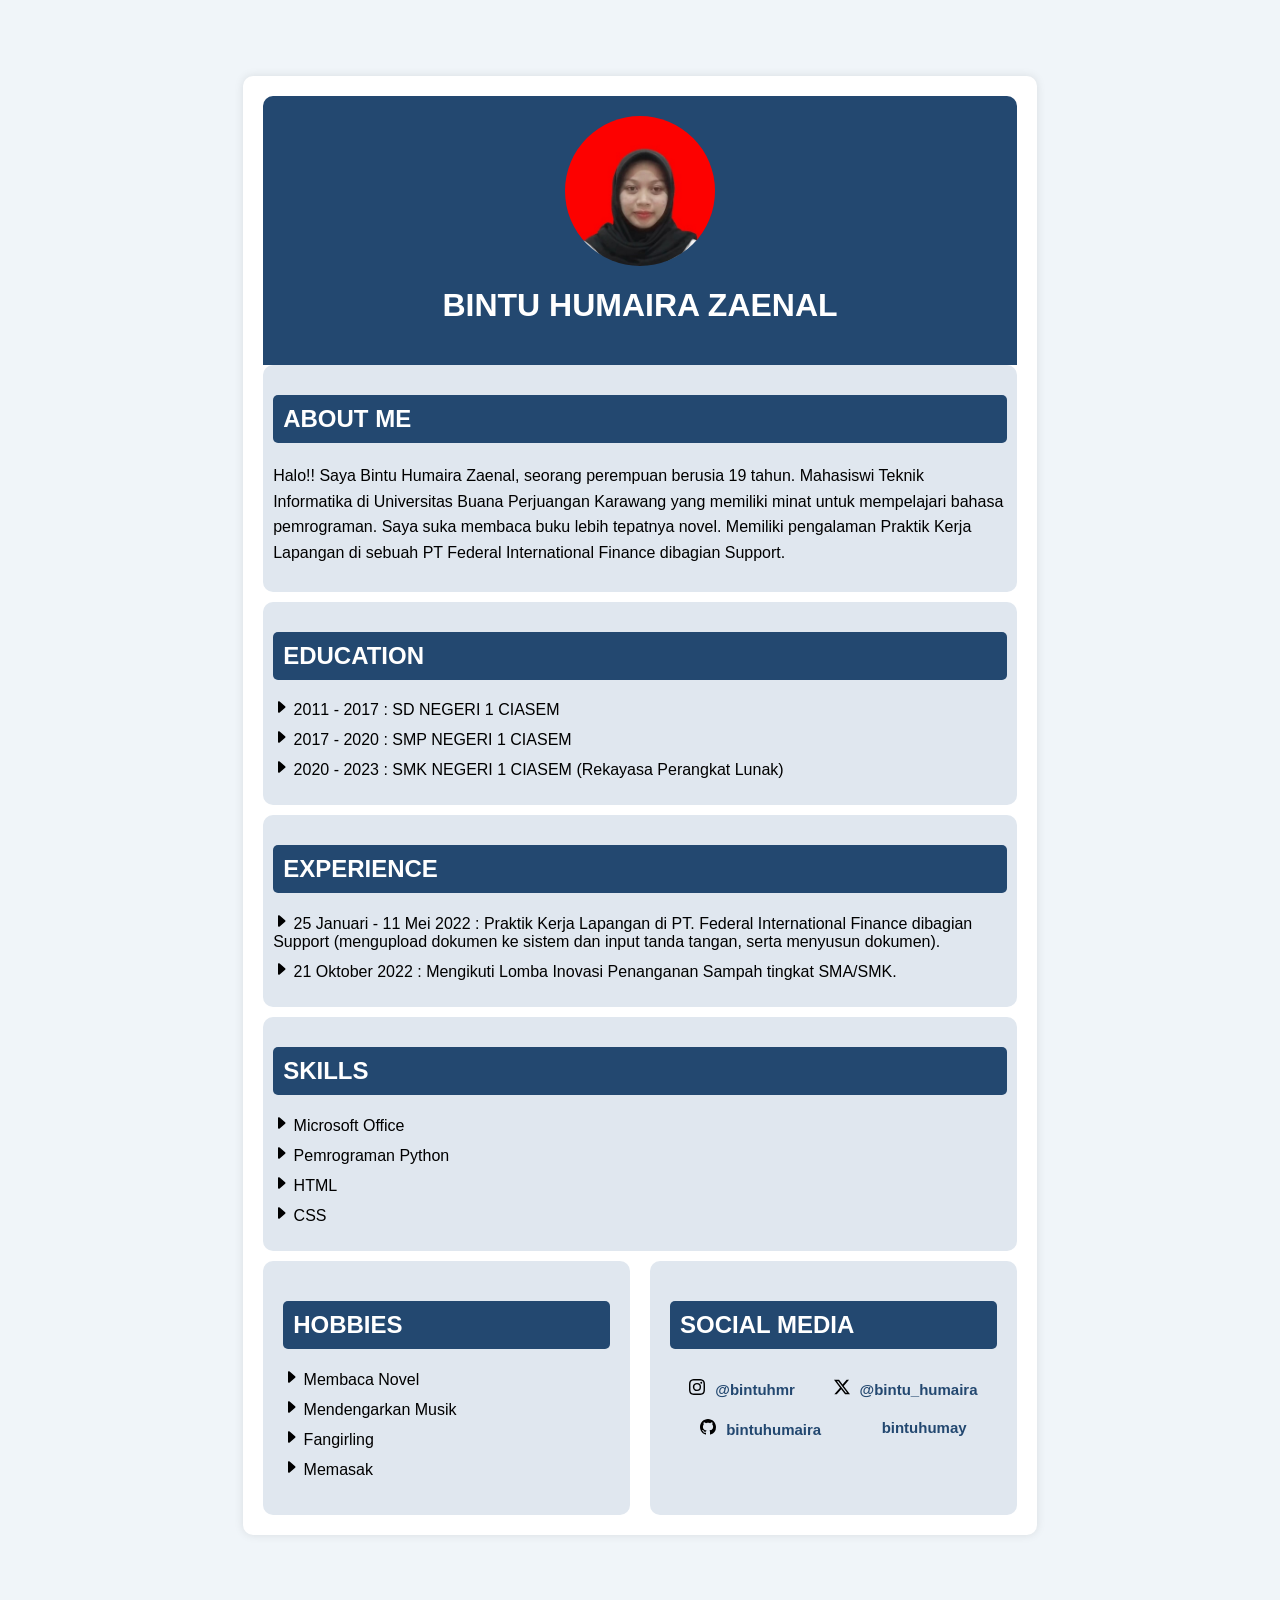
==== index.html @ 9aa6a2a3 "Rename tugascv.html to index.html" ====
<!DOCTYPE html>
<html lang="en">
<head>
    <meta charset="UTF-8">
    <meta name="viewport" content="width=device-width, initial-scale=1.0">
    <title>FILE CV</title>
    <link rel="stylesheet" href="styles.css">
</head>
<body>
    <div class="resume">
        <div class="header">
            <div class="profile-picture">
                <img src="profile.jpg" alt="Profile Picture">
            </div>
            <h1>BINTU HUMAIRA ZAENAL</h1>
        </div>
        <section class="about">
            <h2>ABOUT ME</h2>
            <p>Halo!! Saya Bintu Humaira Zaenal, seorang perempuan berusia 19 tahun. Mahasiswi Teknik Informatika di Universitas Buana Perjuangan Karawang yang memiliki minat untuk mempelajari bahasa pemrograman. Saya suka membaca buku lebih tepatnya novel. Memiliki pengalaman Praktik Kerja Lapangan di sebuah PT Federal International Finance dibagian Support.</p>
        </section>

        <section class="education">
            <h2>EDUCATION</h2>
            <ul>
                <li><svg xmlns="http://www.w3.org/2000/svg" width="16" height="16" fill="currentColor" class="bi bi-caret-right-fill" viewBox="0 0 16 16">
                    <path d="m12.14 8.753-5.482 4.796c-.646.566-1.658.106-1.658-.753V3.204a1 1 0 0 1 1.659-.753l5.48 4.796a1 1 0 0 1 0 1.506z"/>
                  </svg> 2011 - 2017 : SD NEGERI 1 CIASEM</li>
                <li><svg xmlns="http://www.w3.org/2000/svg" width="16" height="16" fill="currentColor" class="bi bi-caret-right-fill" viewBox="0 0 16 16">
                    <path d="m12.14 8.753-5.482 4.796c-.646.566-1.658.106-1.658-.753V3.204a1 1 0 0 1 1.659-.753l5.48 4.796a1 1 0 0 1 0 1.506z"/>
                  </svg> 2017 - 2020 : SMP NEGERI 1 CIASEM</li>
                <li><svg xmlns="http://www.w3.org/2000/svg" width="16" height="16" fill="currentColor" class="bi bi-caret-right-fill" viewBox="0 0 16 16">
                    <path d="m12.14 8.753-5.482 4.796c-.646.566-1.658.106-1.658-.753V3.204a1 1 0 0 1 1.659-.753l5.48 4.796a1 1 0 0 1 0 1.506z"/>
                  </svg> 2020 - 2023 : SMK NEGERI 1 CIASEM (Rekayasa Perangkat Lunak)</li>
            </ul>
        </section>

        <section class="experience">
            <h2>EXPERIENCE</h2>
            <ul>
                <li><svg xmlns="http://www.w3.org/2000/svg" width="16" height="16" fill="currentColor" class="bi bi-caret-right-fill" viewBox="0 0 16 16">
                    <path d="m12.14 8.753-5.482 4.796c-.646.566-1.658.106-1.658-.753V3.204a1 1 0 0 1 1.659-.753l5.48 4.796a1 1 0 0 1 0 1.506z"/>
                  </svg> 25 Januari - 11 Mei 2022 : Praktik Kerja Lapangan di PT. Federal International Finance dibagian Support (mengupload dokumen ke sistem dan input tanda tangan, serta menyusun dokumen).</li>
                <li><svg xmlns="http://www.w3.org/2000/svg" width="16" height="16" fill="currentColor" class="bi bi-caret-right-fill" viewBox="0 0 16 16">
                    <path d="m12.14 8.753-5.482 4.796c-.646.566-1.658.106-1.658-.753V3.204a1 1 0 0 1 1.659-.753l5.48 4.796a1 1 0 0 1 0 1.506z"/>
                  </svg> 21 Oktober 2022 : Mengikuti Lomba Inovasi Penanganan Sampah tingkat SMA/SMK.</li>
            </ul>
        </section>

        <section class="skills">
            <h2>SKILLS</h2>
            <ul>
                <li><svg xmlns="http://www.w3.org/2000/svg" width="16" height="16" fill="currentColor" class="bi bi-caret-right-fill" viewBox="0 0 16 16">
                    <path d="m12.14 8.753-5.482 4.796c-.646.566-1.658.106-1.658-.753V3.204a1 1 0 0 1 1.659-.753l5.48 4.796a1 1 0 0 1 0 1.506z"/>
                  </svg> Microsoft Office</li>
                <li><svg xmlns="http://www.w3.org/2000/svg" width="16" height="16" fill="currentColor" class="bi bi-caret-right-fill" viewBox="0 0 16 16">
                    <path d="m12.14 8.753-5.482 4.796c-.646.566-1.658.106-1.658-.753V3.204a1 1 0 0 1 1.659-.753l5.48 4.796a1 1 0 0 1 0 1.506z"/>
                  </svg> Pemrograman Python</li>
                <li><svg xmlns="http://www.w3.org/2000/svg" width="16" height="16" fill="currentColor" class="bi bi-caret-right-fill" viewBox="0 0 16 16">
                    <path d="m12.14 8.753-5.482 4.796c-.646.566-1.658.106-1.658-.753V3.204a1 1 0 0 1 1.659-.753l5.48 4.796a1 1 0 0 1 0 1.506z"/>
                  </svg> HTML</li>
                <li><svg xmlns="http://www.w3.org/2000/svg" width="16" height="16" fill="currentColor" class="bi bi-caret-right-fill" viewBox="0 0 16 16">
                    <path d="m12.14 8.753-5.482 4.796c-.646.566-1.658.106-1.658-.753V3.204a1 1 0 0 1 1.659-.753l5.48 4.796a1 1 0 0 1 0 1.506z"/>
                  </svg> CSS</li>
            </ul>
        </section>

        <section class="hobbies-social-container">
            <div class="hobbies">
                <h2>HOBBIES</h2>
                <ul>
                    <li><svg xmlns="http://www.w3.org/2000/svg" width="16" height="16" fill="currentColor" class="bi bi-caret-right-fill" viewBox="0 0 16 16">
                        <path d="m12.14 8.753-5.482 4.796c-.646.566-1.658.106-1.658-.753V3.204a1 1 0 0 1 1.659-.753l5.48 4.796a1 1 0 0 1 0 1.506z"/>
                      </svg> Membaca Novel</li>
                    <li><svg xmlns="http://www.w3.org/2000/svg" width="16" height="16" fill="currentColor" class="bi bi-caret-right-fill" viewBox="0 0 16 16">
                        <path d="m12.14 8.753-5.482 4.796c-.646.566-1.658.106-1.658-.753V3.204a1 1 0 0 1 1.659-.753l5.48 4.796a1 1 0 0 1 0 1.506z"/>
                      </svg> Mendengarkan Musik</li>
                    <li><svg xmlns="http://www.w3.org/2000/svg" width="16" height="16" fill="currentColor" class="bi bi-caret-right-fill" viewBox="0 0 16 16">
                        <path d="m12.14 8.753-5.482 4.796c-.646.566-1.658.106-1.658-.753V3.204a1 1 0 0 1 1.659-.753l5.48 4.796a1 1 0 0 1 0 1.506z"/>
                      </svg> Fangirling</li>
                    <li><svg xmlns="http://www.w3.org/2000/svg" width="16" height="16" fill="currentColor" class="bi bi-caret-right-fill" viewBox="0 0 16 16">
                        <path d="m12.14 8.753-5.482 4.796c-.646.566-1.658.106-1.658-.753V3.204a1 1 0 0 1 1.659-.753l5.48 4.796a1 1 0 0 1 0 1.506z"/>
                      </svg> Memasak</li>
                </ul>
            </div>
        
            <div class="social-media">
                <h2>SOCIAL MEDIA</h2>
                <ul>
                    <li><svg xmlns="http://www.w3.org/2000/svg" width="16" height="16" fill="currentColor" class="bi bi-instagram" viewBox="0 0 16 16">
                        <path d="M8 0C5.829 0 5.556.01 4.703.048 3.85.088 3.269.222 2.76.42a3.9 3.9 0 0 0-1.417.923A3.9 3.9 0 0 0 .42 2.76C.222 3.268.087 3.85.048 4.7.01 5.555 0 5.827 0 8.001c0 2.172.01 2.444.048 3.297.04.852.174 1.433.372 1.942.205.526.478.972.923 1.417.444.445.89.719 1.416.923.51.198 1.09.333 1.942.372C5.555 15.99 5.827 16 8 16s2.444-.01 3.298-.048c.851-.04 1.434-.174 1.943-.372a3.9 3.9 0 0 0 1.416-.923c.445-.445.718-.891.923-1.417.197-.509.332-1.09.372-1.942C15.99 10.445 16 10.173 16 8s-.01-2.445-.048-3.299c-.04-.851-.175-1.433-.372-1.941a3.9 3.9 0 0 0-.923-1.417A3.9 3.9 0 0 0 13.24.42c-.51-.198-1.092-.333-1.943-.372C10.443.01 10.172 0 7.998 0zm-.717 1.442h.718c2.136 0 2.389.007 3.232.046.78.035 1.204.166 1.486.275.373.145.64.319.92.599s.453.546.598.92c.11.281.24.705.275 1.485.039.843.047 1.096.047 3.231s-.008 2.389-.047 3.232c-.035.78-.166 1.203-.275 1.485a2.5 2.5 0 0 1-.599.919c-.28.28-.546.453-.92.598-.28.11-.704.24-1.485.276-.843.038-1.096.047-3.232.047s-2.39-.009-3.233-.047c-.78-.036-1.203-.166-1.485-.276a2.5 2.5 0 0 1-.92-.598 2.5 2.5 0 0 1-.6-.92c-.109-.281-.24-.705-.275-1.485-.038-.843-.046-1.096-.046-3.233s.008-2.388.046-3.231c.036-.78.166-1.204.276-1.486.145-.373.319-.64.599-.92s.546-.453.92-.598c.282-.11.705-.24 1.485-.276.738-.034 1.024-.044 2.515-.045zm4.988 1.328a.96.96 0 1 0 0 1.92.96.96 0 0 0 0-1.92m-4.27 1.122a4.109 4.109 0 1 0 0 8.217 4.109 4.109 0 0 0 0-8.217m0 1.441a2.667 2.667 0 1 1 0 5.334 2.667 2.667 0 0 1 0-5.334"/>
                      </svg><a href="https://www.instagram.com/bintuhmr">@bintuhmr</a></li>
                    <li><svg xmlns="http://www.w3.org/2000/svg" width="16" height="16" fill="currentColor" class="bi bi-twitter-x" viewBox="0 0 16 16">
                        <path d="M12.6.75h2.454l-5.36 6.142L16 15.25h-4.937l-3.867-5.07-4.425 5.07H.316l5.733-6.57L0 .75h5.063l3.495 4.633L12.601.75Zm-.86 13.028h1.36L4.323 2.145H2.865z"/>
                      </svg><a href="https://x.com/ZainalBint99337">@bintu_humaira</a></li>
                    <li><svg xmlns="http://www.w3.org/2000/svg" width="16" height="16" fill="currentColor" class="bi bi-github" viewBox="0 0 16 16">
                        <path d="M8 0C3.58 0 0 3.58 0 8c0 3.54 2.29 6.53 5.47 7.59.4.07.55-.17.55-.38 0-.19-.01-.82-.01-1.49-2.01.37-2.53-.49-2.69-.94-.09-.23-.48-.94-.82-1.13-.28-.15-.68-.52-.01-.53.63-.01 1.08.58 1.23.82.72 1.21 1.87.87 2.33.66.07-.52.28-.87.51-1.07-1.78-.2-3.64-.89-3.64-3.95 0-.87.31-1.59.82-2.15-.08-.2-.36-1.02.08-2.12 0 0 .67-.21 2.2.82.64-.18 1.32-.27 2-.27s1.36.09 2 .27c1.53-1.04 2.2-.82 2.2-.82.44 1.1.16 1.92.08 2.12.51.56.82 1.27.82 2.15 0 3.07-1.87 3.75-3.65 3.95.29.25.54.73.54 1.48 0 1.07-.01 1.93-.01 2.2 0 .21.15.46.55.38A8.01 8.01 0 0 0 16 8c0-4.42-3.58-8-8-8"/>
                      </svg><a href="https://www.github.com/bintuhumaira">bintuhumaira</a></li>
                    <li><a href="https://bintuhumay.blogspot.com/">bintuhumay</a></li>
                </ul>
            </div>
        </section>        
    </div>
</body>
</html>
---- styles.css ----
body {
    font-family: Arial, sans-serif;
    margin: 0;
    padding: 0;
    background-color: #f0f5f9;
}

.resume {
    width: 210mm;  /* Set width to A4 size */
    min-height: 297mm;  /* Set minimum height to A4 size */
    margin: 20mm auto;  /* Add margins for print-safe area */
    padding: 20px;
    background-color: white;
    border-radius: 10px;
    box-shadow: 0 0 10px rgba(0, 0, 0, 0.1);
    box-sizing: border-box;
}

@media print {
    body {
        background-color: white;
        margin: 0;
    }

    .resume {
        box-shadow: none;
        margin: 0;
        width: 210mm;  /* Exact width of A4 */
        height: 297mm;  /* Exact height of A4 */
    }

    .header, .about, .education, .experience, .skills, .hobbies, .social-media {
        page-break-inside: avoid;  /* Avoid breaking sections */
    }
}

.header {
    text-align: center;
    background-color: #234870;
    color: white;
    padding: 20px;
    border-radius: 10px 10px 0 0;
}

.profile-picture {
    width: 150px;
    height: 150px;
    border-radius: 50%;
    overflow: hidden;
    margin: 0 auto;
}

.profile-picture img {
    width: 100%;
    height: auto;
}

.about, .education, .experience, .skills, .hobbies, .social-media {
    background-color: #e0e7ef;
    border-radius: 10px;
    margin-bottom: 10px;
    padding: 10px;
}

h2 {
    background-color: #234870;
    color: white;
    padding: 10px;
    border-radius: 5px;
}

ul {
    list-style-type: none;
    padding-left: 0;
}

li {
    margin: 10px 0;
}

p {
    font-size: 16px;
    line-height: 1.6;
}

/* Untuk container yang menampung Hobbies dan Social Media */
.hobbies-social-container {
    display: flex;
    justify-content: space-between;  /* Untuk menempatkan elemen dengan spasi di antara */
    gap: 20px;  /* Memberikan spasi antara kedua elemen */
}

.hobbies, .social-media {
    flex: 1;  /* Membuat kedua elemen menempati ruang yang sama */
    margin-bottom: 0;  /* Menghilangkan margin bawah */
    padding: 20px;
}

@media print {
    .hobbies-social-container {
        page-break-inside: avoid;
    }
}

.social-media ul {
    display: flex;
    flex-wrap: wrap;
    justify-content: space-around;
    list-style-type: none;
    padding-left: 0;
}

.social-media svg {
    margin-right: 10px; /* Memberi jarak antara ikon dan teks */
}

.social-media a {
    text-decoration: none;
    color: #234870;
    font-weight: bold;
    font-size: 15px;
}

.social-media a:hover {
    color: #ff6347;
}
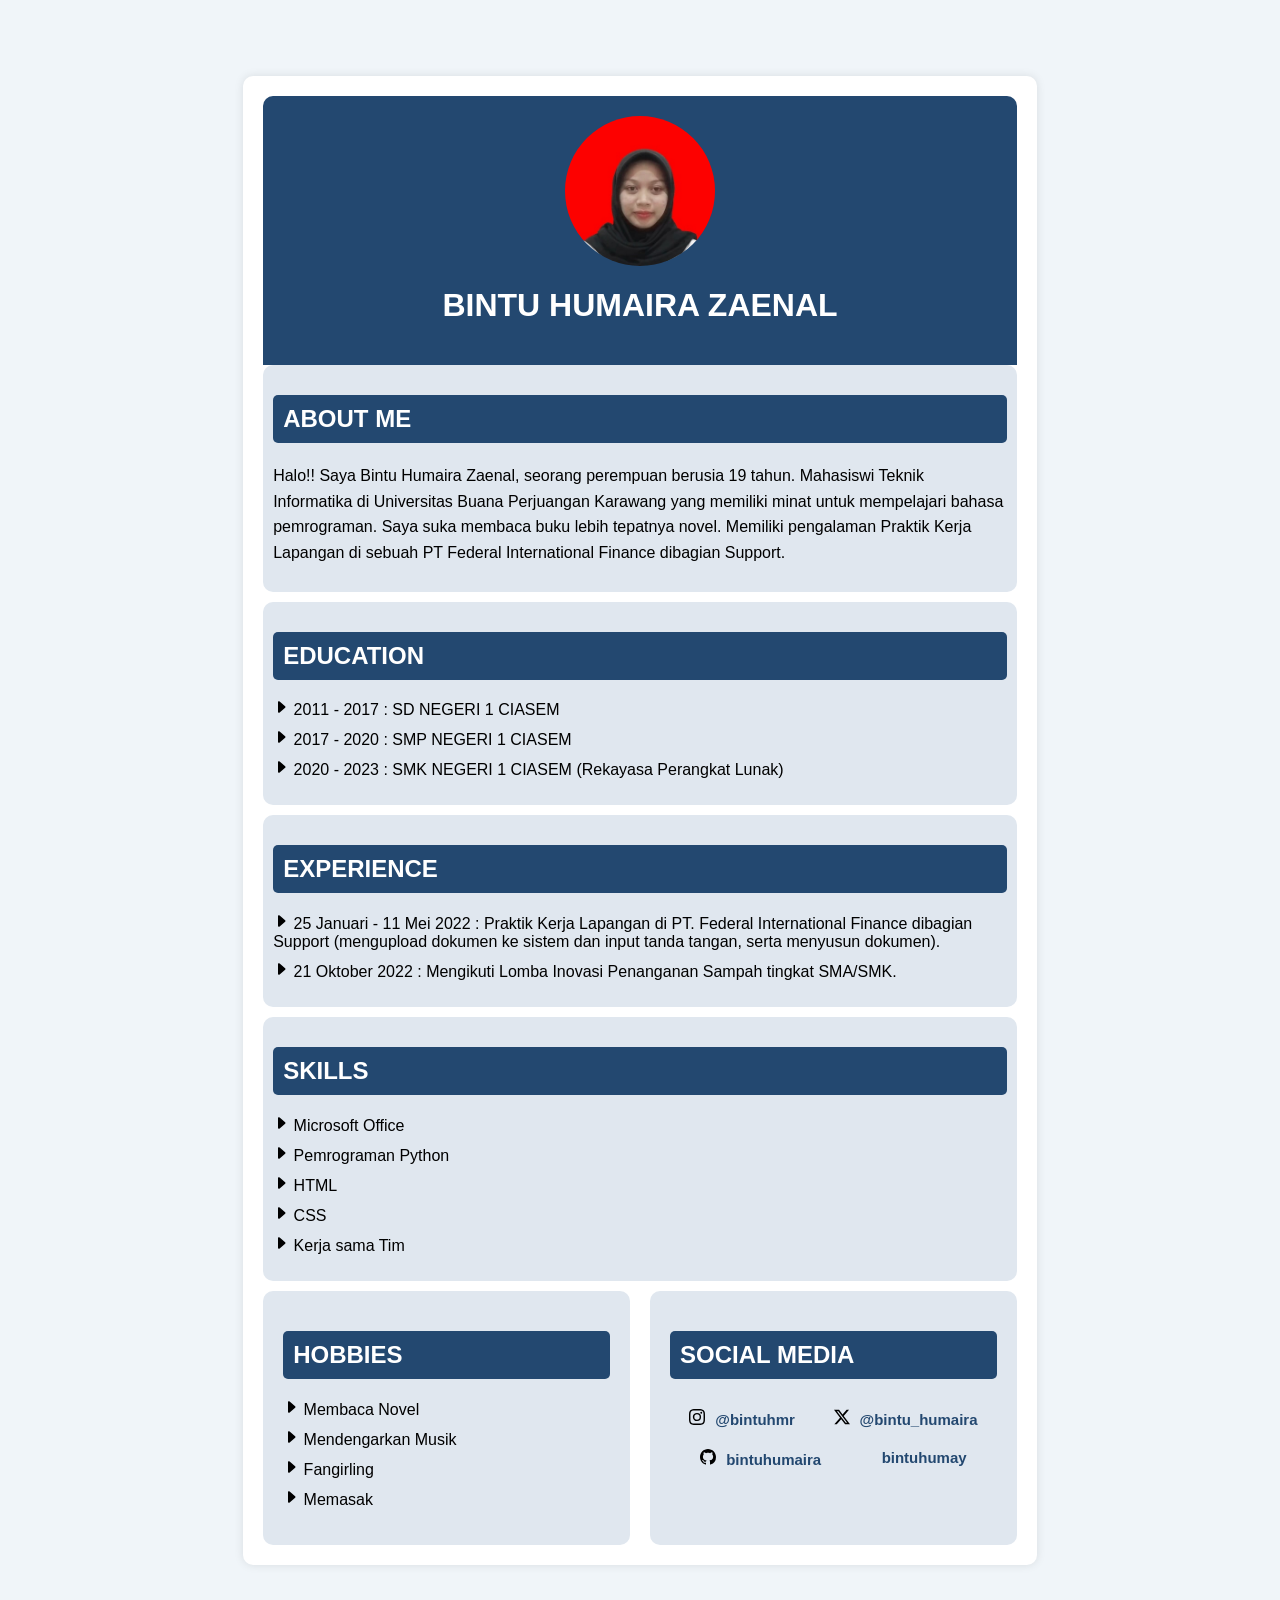
==== commit b5af657e: "Update index.html" ====
--- a/index.html
+++ b/index.html
@@ -61,6 +61,9 @@
                 <li><svg xmlns="http://www.w3.org/2000/svg" width="16" height="16" fill="currentColor" class="bi bi-caret-right-fill" viewBox="0 0 16 16">
                     <path d="m12.14 8.753-5.482 4.796c-.646.566-1.658.106-1.658-.753V3.204a1 1 0 0 1 1.659-.753l5.48 4.796a1 1 0 0 1 0 1.506z"/>
                   </svg> CSS</li>
+                <li><svg xmlns="http://www.w3.org/2000/svg" width="16" height="16" fill="currentColor" class="bi bi-caret-right-fill" viewBox="0 0 16 16">
+                    <path d="m12.14 8.753-5.482 4.796c-.646.566-1.658.106-1.658-.753V3.204a1 1 0 0 1 1.659-.753l5.48 4.796a1 1 0 0 1 0 1.506z"/>
+                  </svg> Kerja sama Tim</li>
             </ul>
         </section>
 
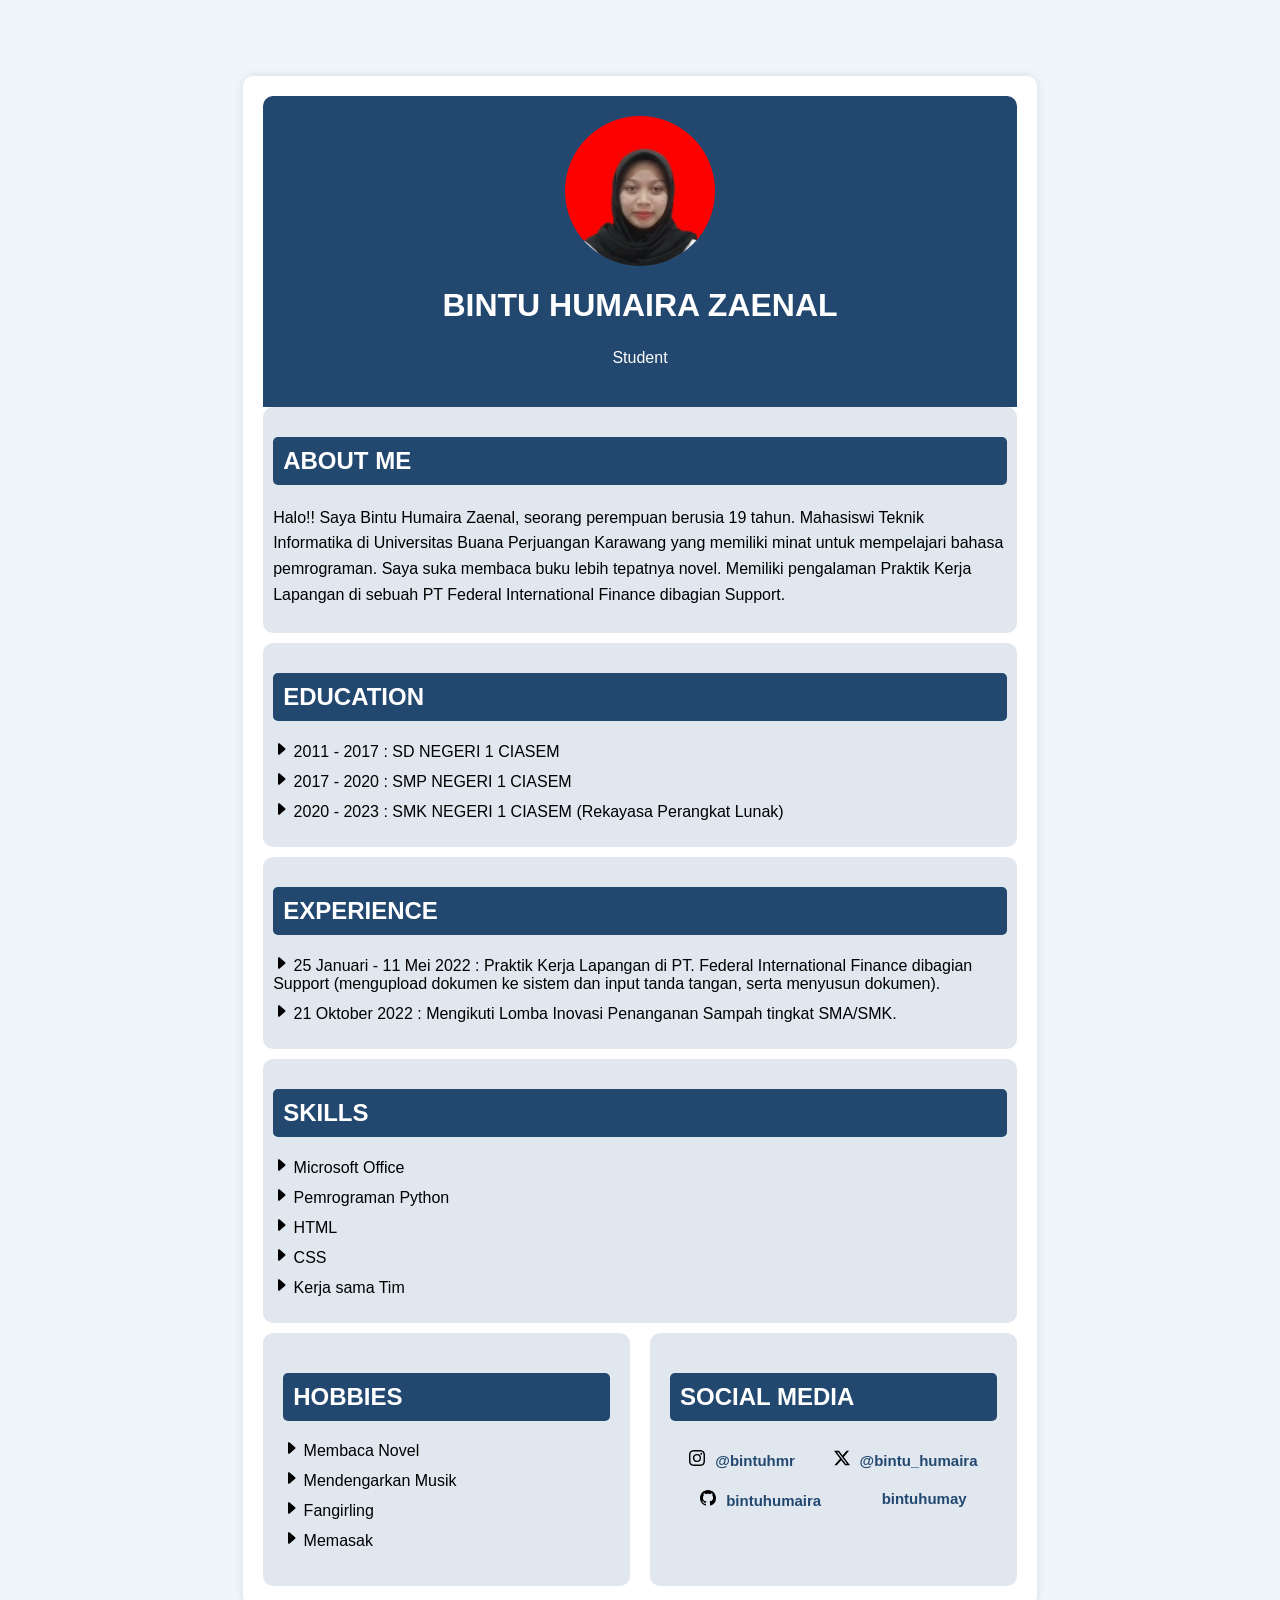
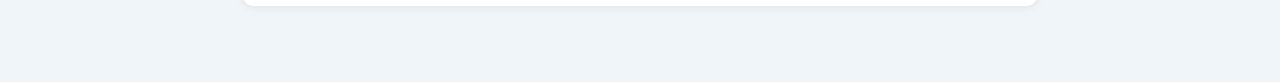
==== commit 4cf4acc4: "Update index.html" ====
--- a/index.html
+++ b/index.html
@@ -13,6 +13,7 @@
                 <img src="profile.jpg" alt="Profile Picture">
             </div>
             <h1>BINTU HUMAIRA ZAENAL</h1>
+            <p>Student</p>
         </div>
         <section class="about">
             <h2>ABOUT ME</h2>
